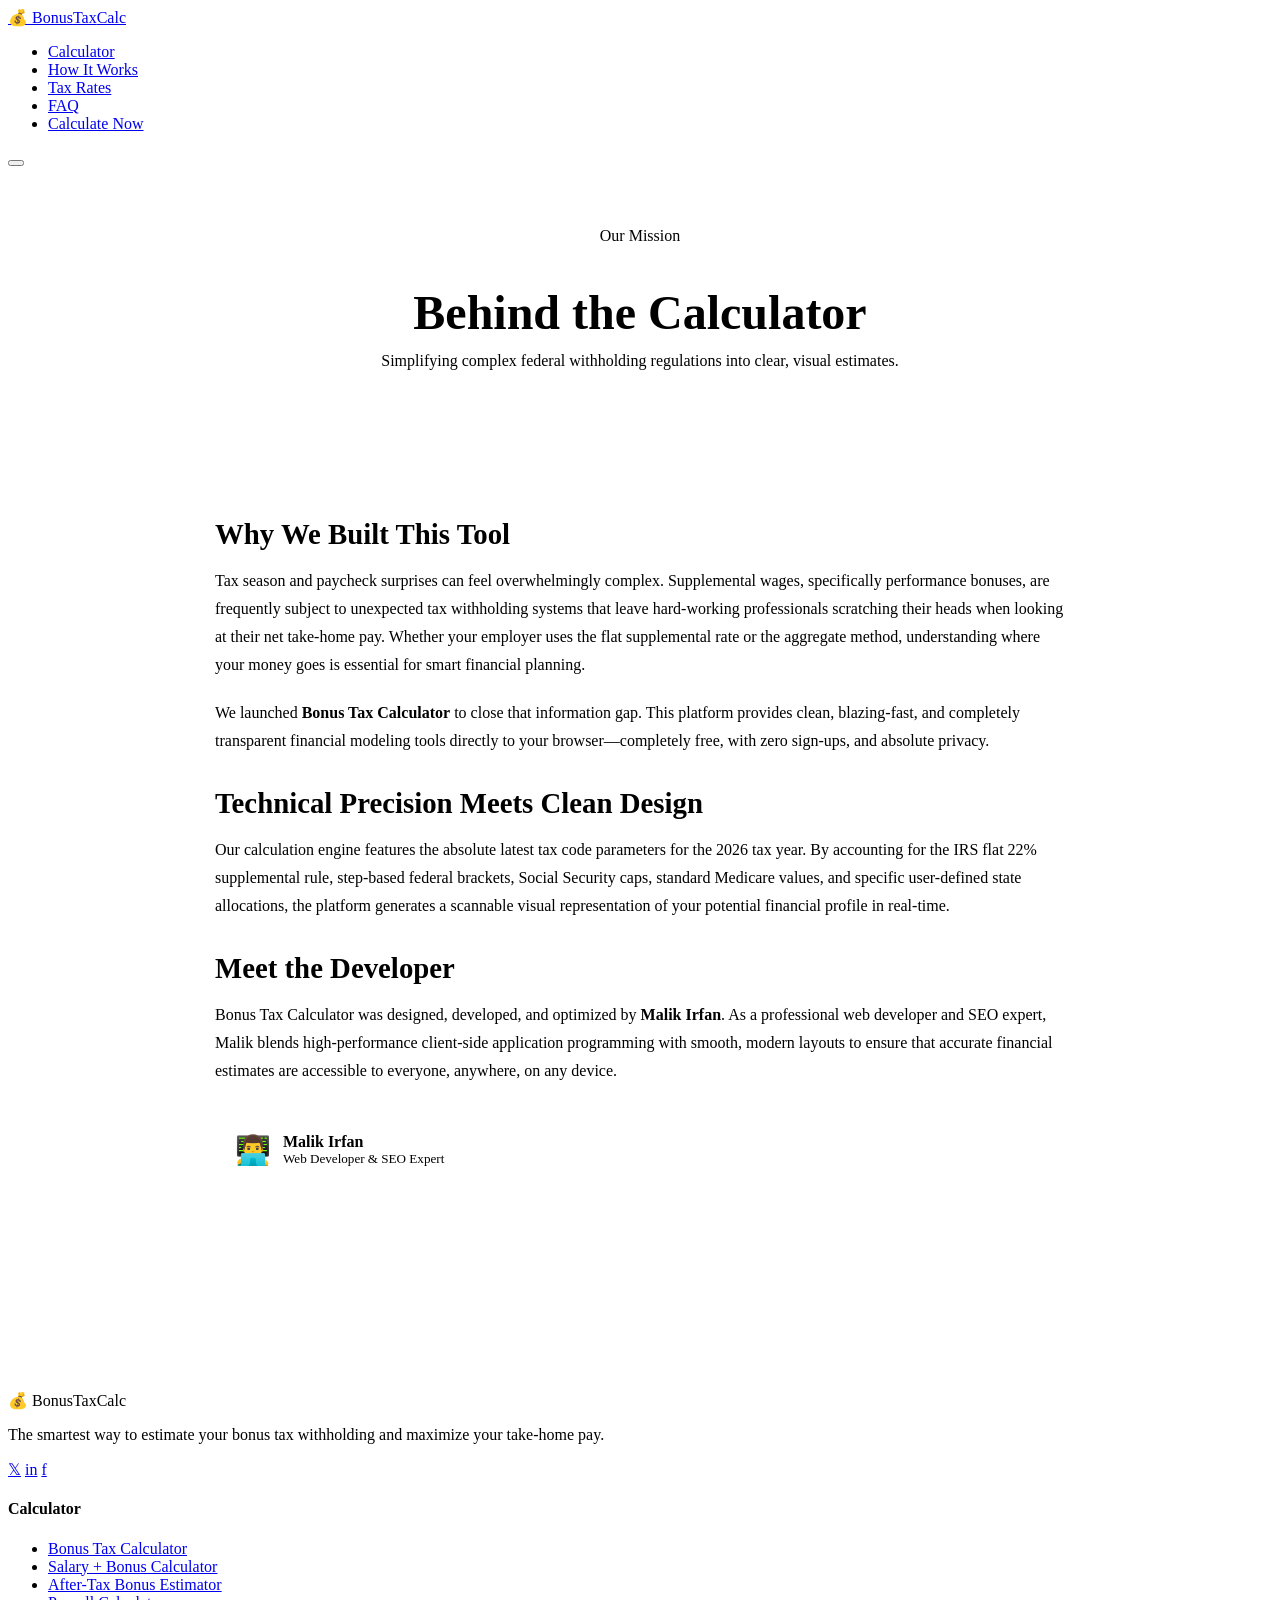
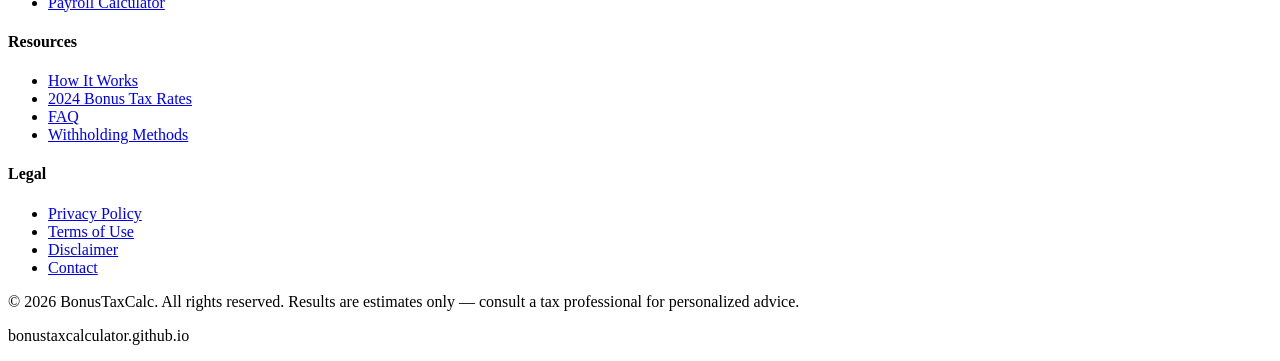
==== about.html @ 82fc1775 "Create about.html" ====
<!DOCTYPE html>
<html lang="en">
<head>
  <meta charset="UTF-8" />
  <meta name="viewport" content="width=device-width, initial-scale=1.0" />
  <title>About Us – Bonus Tax Calculator</title>
  <meta name="description" content="Learn more about Bonus Tax Calculator. Built by web developer and SEO expert Malik Irfan to provide fast, reliable, and transparent tax estimation tools." />
  <meta name="robots" content="index, follow" />
  <link rel="canonical" href="https://bonustaxcalculator.github.io/about.html" />
  <link rel="icon" type="image/png" sizes="32x32" href="/favicon.png">

  <!-- Schema Markup -->
  <script type="application/ld+json">
  {
    "@context": "https://schema.org",
    "@graph": [
      {
        "@type": "AboutPage",
        "@id": "https://bonustaxcalculator.github.io/about.html#webpage",
        "url": "https://bonustaxcalculator.github.io/about.html",
        "name": "About Us - Bonus Tax Calculator",
        "description": "Background information about the creator, mission, and technical transparency behind the Bonus Tax Calculator suite.",
        "inLanguage": "en-US"
      },
      {
        "@type": "Person",
        "name": "Malik Irfan",
        "jobTitle": "Web Developer & SEO Expert",
        "description": "Creator and maintainer of Bonus Tax Calculator."
      }
    ]
  }
  </script>

  <link rel="stylesheet" href="style (23).css" />
  <style>
    .about-content { padding: 60px 0 90px; background: var(--bg); }
    .about-card {
      max-width: 850px; margin: 0 auto; background: var(--bg-card);
      border: 1px solid var(--border); border-radius: var(--radius-xl);
      padding: 48px; box-shadow: var(--shadow-sm);
    }
    .about-card h2 { font-family: var(--font-display); font-size: 1.8rem; color: var(--text-primary); margin: 32px 0 16px; }
    .about-card h2:first-of-type { margin-top: 0; }
    .about-card p { color: var(--text-secondary); margin-bottom: 20px; font-size: 1rem; line-height: 1.75; }
    .author-badge {
      display: inline-flex; align-items: center; gap: 12px;
      background: var(--bg-soft); border: 1.5px solid var(--primary-light);
      padding: 12px 20px; border-radius: var(--radius); margin-top: 16px;
    }
    .author-icon { font-size: 1.8rem; }
    .author-name { font-weight: 700; color: var(--text-primary); }
    .author-title { font-size: 0.82rem; color: var(--primary-dark); font-family: var(--font-mono); }
    @media (max-width: 600px) { .about-card { padding: 24px; } .about-card h2 { font-size: 1.5rem; } }
  </style>
</head>
<body>

  <!-- ===== HEADER ===== -->
  <div id="header-placeholder"></div>

  <main>
    <!-- ===== HERO ===== -->
    <section class="hero" style="padding: 60px 0 40px; text-align: center;">
      <div class="container">
        <span class="tag tag-blue">Our Mission</span>
        <h1 style="font-family: var(--font-display); font-size: clamp(2rem, 5vw, 3rem); margin-bottom: 12px;">Behind the Calculator</h1>
        <p class="section-subtitle" style="max-width: 600px; margin: 0 auto;">Simplifying complex federal withholding regulations into clear, visual estimates.</p>
      </div>
    </section>

    <!-- ===== MAIN CONTENT ===== -->
    <section class="about-content">
      <div class="container">
        <div class="about-card">
          <h2>Why We Built This Tool</h2>
          <p>Tax season and paycheck surprises can feel overwhelmingly complex. Supplemental wages, specifically performance bonuses, are frequently subject to unexpected tax withholding systems that leave hard-working professionals scratching their heads when looking at their net take-home pay. Whether your employer uses the flat supplemental rate or the aggregate method, understanding where your money goes is essential for smart financial planning.</p>
          <p>We launched <strong>Bonus Tax Calculator</strong> to close that information gap. This platform provides clean, blazing-fast, and completely transparent financial modeling tools directly to your browser—completely free, with zero sign-ups, and absolute privacy.</p>

          <h2>Technical Precision Meets Clean Design</h2>
          <p>Our calculation engine features the absolute latest tax code parameters for the 2026 tax year. By accounting for the IRS flat 22% supplemental rule, step-based federal brackets, Social Security caps, standard Medicare values, and specific user-defined state allocations, the platform generates a scannable visual representation of your potential financial profile in real-time.</p>

          <h2>Meet the Developer</h2>
          <p>Bonus Tax Calculator was designed, developed, and optimized by <strong>Malik Irfan</strong>. As a professional web developer and SEO expert, Malik blends high-performance client-side application programming with smooth, modern layouts to ensure that accurate financial estimates are accessible to everyone, anywhere, on any device.</p>

          <div class="author-badge">
            <span class="author-icon">👨‍💻</span>
            <div>
              <div class="author-name">Malik Irfan</div>
              <div class="author-title">Web Developer & SEO Expert</div>
            </div>
          </div>
        </div>
      </div>
    </section>
  </main>

  <!-- ===== FOOTER ===== -->
  <div id="footer-placeholder"></div>

  <!-- Scripts -->
  <script src="js/header.js" defer></script>
  <script src="js/footer.js" defer></script>

</body>
</html>
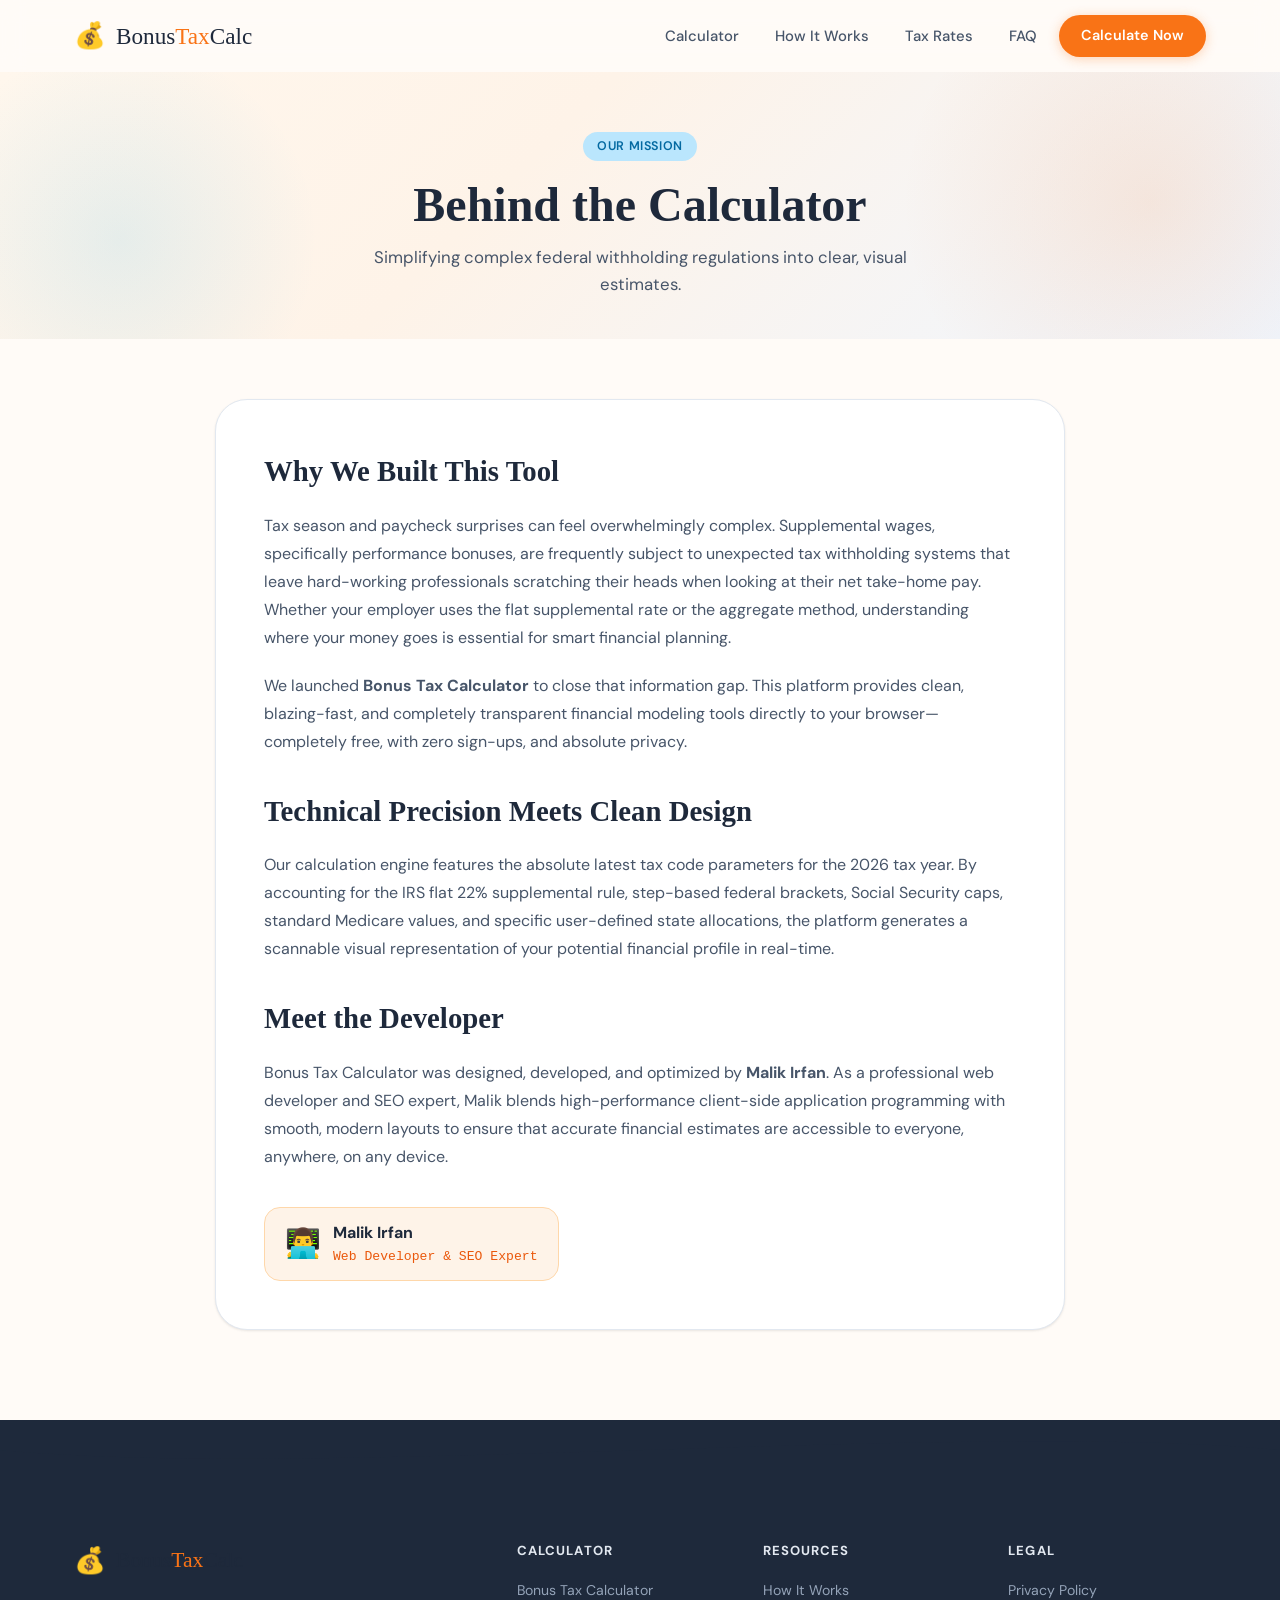
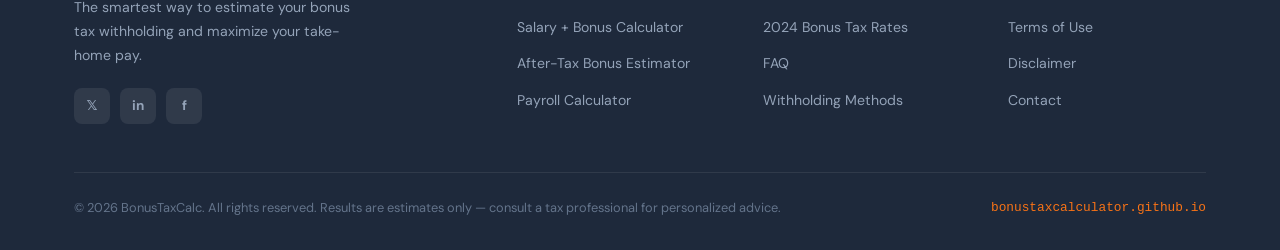
==== commit 205d8e2f: "Update about.html" ====
--- a/about.html
+++ b/about.html
@@ -6,7 +6,7 @@
   <title>About Us – Bonus Tax Calculator</title>
   <meta name="description" content="Learn more about Bonus Tax Calculator. Built by web developer and SEO expert Malik Irfan to provide fast, reliable, and transparent tax estimation tools." />
   <meta name="robots" content="index, follow" />
-  <link rel="canonical" href="https://bonustaxcalculator.github.io/about.html" />
+  <link rel="canonical" href="https://bonustaxcalculator.github.io/about" />
   <link rel="icon" type="image/png" sizes="32x32" href="/favicon.png">
 
   <!-- Schema Markup -->
@@ -32,7 +32,7 @@
   }
   </script>
 
-  <link rel="stylesheet" href="style (23).css" />
+  <link rel="stylesheet" href="style.css" />
   <style>
     .about-content { padding: 60px 0 90px; background: var(--bg); }
     .about-card {
--- a/style.css
+++ b/style.css
@@ -0,0 +1,594 @@
+/* ========== CSS Variables & Reset ========== */
+@import url('https://fonts.googleapis.com/css2?family=DM+Serif+Display:ital@0;1&family=DM+Sans:ital,opsz,wght@0,9..40,300;0,9..40,400;0,9..40,500;0,9..40,600;0,9..40,700;1,9..40,400&family=JetBrains+Mono:wght@400;600&display=swap');
+
+:root {
+  --primary: #f97316;
+  --primary-dark: #ea580c;
+  --primary-light: #fed7aa;
+  --secondary: #0ea5e9;
+  --secondary-light: #bae6fd;
+  --accent: #8b5cf6;
+  --accent-light: #ddd6fe;
+  --success: #22c55e;
+  --danger: #ef4444;
+  --warning: #f59e0b;
+
+  --bg: #fffbf7;
+  --bg-card: #ffffff;
+  --bg-soft: #fef3e8;
+  --bg-section: #fff7ed;
+  --footer-bg: #1e293b;
+
+  --text-primary: #1e293b;
+  --text-secondary: #475569;
+  --text-muted: #94a3b8;
+  --text-white: #f8fafc;
+
+  --border: #e2e8f0;
+  --border-focus: #f97316;
+  --shadow-sm: 0 1px 3px rgba(0,0,0,0.06), 0 1px 2px rgba(0,0,0,0.04);
+  --shadow: 0 4px 16px rgba(0,0,0,0.08);
+  --shadow-lg: 0 12px 40px rgba(0,0,0,0.12);
+  --shadow-colored: 0 8px 32px rgba(249,115,22,0.18);
+
+  --radius-sm: 8px;
+  --radius: 16px;
+  --radius-lg: 24px;
+  --radius-xl: 32px;
+
+  --font-display: 'DM Serif Display', Georgia, serif;
+  --font-body: 'DM Sans', system-ui, sans-serif;
+  --font-mono: 'JetBrains Mono', monospace;
+
+  --header-h: 72px;
+  --transition: 0.25s cubic-bezier(0.4,0,0.2,1);
+}
+
+*, *::before, *::after { box-sizing: border-box; margin: 0; padding: 0; }
+html { scroll-behavior: smooth; font-size: 16px; }
+body {
+  font-family: var(--font-body);
+  background: var(--bg);
+  color: var(--text-primary);
+  line-height: 1.65;
+  overflow-x: hidden;
+}
+
+/* ========== Utility ========== */
+.container { width: 100%; max-width: 1180px; margin: 0 auto; padding: 0 24px; }
+.text-center { text-align: center; }
+.tag {
+  display: inline-flex; align-items: center; gap: 6px;
+  background: var(--primary-light); color: var(--primary-dark);
+  font-size: 0.78rem; font-weight: 600; letter-spacing: 0.05em; text-transform: uppercase;
+  padding: 4px 14px; border-radius: 999px; margin-bottom: 16px;
+}
+.tag-blue { background: var(--secondary-light); color: #0369a1; }
+.tag-purple { background: var(--accent-light); color: #6d28d9; }
+
+/* Scroll animations */
+.animate-on-scroll { opacity: 0; transform: translateY(28px); transition: opacity 0.55s ease, transform 0.55s ease; }
+.animate-on-scroll.in-view { opacity: 1; transform: none; }
+.delay-1 { transition-delay: 0.1s; }
+.delay-2 { transition-delay: 0.2s; }
+.delay-3 { transition-delay: 0.3s; }
+.delay-4 { transition-delay: 0.4s; }
+
+/* ========== Header ========== */
+.site-header {
+  position: sticky; top: 0; z-index: 1000;
+  background: rgba(255,251,247,0.88); backdrop-filter: blur(12px);
+  border-bottom: 1px solid transparent;
+  transition: border-color var(--transition), box-shadow var(--transition);
+  height: var(--header-h);
+}
+.site-header.scrolled {
+  border-color: var(--border);
+  box-shadow: var(--shadow);
+}
+.header-inner {
+  height: var(--header-h); display: flex; align-items: center;
+  justify-content: space-between; max-width: 1180px; margin: 0 auto; padding: 0 24px;
+}
+.logo {
+  display: flex; align-items: center; gap: 10px;
+  text-decoration: none; font-family: var(--font-display); font-size: 1.45rem;
+}
+.logo-icon { font-size: 1.6rem; animation: bob 3s ease-in-out infinite; }
+@keyframes bob { 0%,100%{transform:translateY(0)} 50%{transform:translateY(-4px)} }
+.logo-text { color: var(--text-primary); }
+.logo-accent { color: var(--primary); }
+.nav-list { list-style: none; display: flex; align-items: center; gap: 8px; }
+.nav-link {
+  display: block; padding: 7px 14px; border-radius: 8px;
+  color: var(--text-secondary); text-decoration: none;
+  font-weight: 500; font-size: 0.93rem; transition: background var(--transition), color var(--transition);
+}
+.nav-link:hover, .nav-link.active { background: var(--bg-soft); color: var(--primary); }
+.nav-cta {
+  display: block; padding: 9px 22px; border-radius: 999px;
+  background: var(--primary); color: white !important; text-decoration: none;
+  font-weight: 600; font-size: 0.9rem; transition: background var(--transition), transform var(--transition), box-shadow var(--transition);
+  box-shadow: 0 2px 12px rgba(249,115,22,0.3);
+}
+.nav-cta:hover { background: var(--primary-dark); transform: translateY(-1px); box-shadow: 0 4px 20px rgba(249,115,22,0.4); }
+
+.hamburger { display: none; flex-direction: column; gap: 5px; background: none; border: none; cursor: pointer; padding: 8px; }
+.hamburger span { display: block; width: 24px; height: 2px; background: var(--text-primary); border-radius: 2px; transition: var(--transition); }
+.hamburger.active span:nth-child(1) { transform: rotate(45deg) translate(5px, 5px); }
+.hamburger.active span:nth-child(2) { opacity: 0; }
+.hamburger.active span:nth-child(3) { transform: rotate(-45deg) translate(5px,-5px); }
+
+@media (max-width: 768px) {
+  .hamburger { display: flex; }
+  .main-nav {
+    display: none; position: absolute; top: var(--header-h); left: 0; right: 0;
+    background: var(--bg-card); border-bottom: 1px solid var(--border); box-shadow: var(--shadow);
+    padding: 16px;
+  }
+  .main-nav.open { display: block; }
+  .nav-list { flex-direction: column; align-items: stretch; gap: 4px; }
+  .nav-cta { text-align: center; }
+}
+
+/* ========== Hero Section ========== */
+.hero {
+  padding: 90px 0 70px;
+  background: linear-gradient(135deg, #fff7ed 0%, #fef3e8 40%, #eff6ff 100%);
+  position: relative; overflow: hidden;
+}
+.hero::before {
+  content: ''; position: absolute; top: -120px; right: -120px;
+  width: 500px; height: 500px; border-radius: 50%;
+  background: radial-gradient(circle, rgba(249,115,22,0.12) 0%, transparent 70%);
+  animation: pulse-glow 5s ease-in-out infinite;
+}
+.hero::after {
+  content: ''; position: absolute; bottom: -100px; left: -80px;
+  width: 400px; height: 400px; border-radius: 50%;
+  background: radial-gradient(circle, rgba(14,165,233,0.1) 0%, transparent 70%);
+  animation: pulse-glow 6s ease-in-out infinite reverse;
+}
+@keyframes pulse-glow { 0%,100%{transform:scale(1);opacity:0.6} 50%{transform:scale(1.1);opacity:1} }
+
+.hero-inner { display: grid; grid-template-columns: 1fr 1fr; gap: 60px; align-items: center; position: relative; z-index: 1; }
+.hero-eyebrow { display: flex; align-items: center; gap: 10px; margin-bottom: 20px; }
+.hero-badge {
+  display: inline-flex; align-items: center; gap: 8px;
+  background: white; border: 1px solid var(--primary-light);
+  color: var(--primary-dark); padding: 6px 16px; border-radius: 999px;
+  font-size: 0.82rem; font-weight: 600; box-shadow: var(--shadow-sm);
+}
+.badge-dot { width: 8px; height: 8px; border-radius: 50%; background: var(--success); animation: blink 2s infinite; }
+@keyframes blink { 0%,100%{opacity:1} 50%{opacity:0.3} }
+
+.hero h1 {
+  font-family: var(--font-display); font-size: clamp(2.4rem, 5vw, 3.5rem);
+  line-height: 1.15; color: var(--text-primary); margin-bottom: 20px;
+}
+.hero h1 em { font-style: italic; color: var(--primary); }
+.hero-desc { font-size: 1.1rem; color: var(--text-secondary); margin-bottom: 32px; max-width: 480px; }
+.hero-ctas { display: flex; gap: 14px; flex-wrap: wrap; }
+.btn-primary {
+  display: inline-flex; align-items: center; gap: 8px;
+  background: var(--primary); color: white; text-decoration: none;
+  padding: 14px 28px; border-radius: 999px; font-weight: 600; font-size: 1rem;
+  box-shadow: var(--shadow-colored); transition: all var(--transition); border: none; cursor: pointer;
+}
+.btn-primary:hover { background: var(--primary-dark); transform: translateY(-2px); box-shadow: 0 12px 32px rgba(249,115,22,0.35); }
+.btn-secondary {
+  display: inline-flex; align-items: center; gap: 8px;
+  background: white; color: var(--text-primary); text-decoration: none;
+  padding: 14px 28px; border-radius: 999px; font-weight: 600; font-size: 1rem;
+  border: 1.5px solid var(--border); box-shadow: var(--shadow-sm); transition: all var(--transition);
+}
+.btn-secondary:hover { border-color: var(--primary); color: var(--primary); transform: translateY(-2px); }
+
+.hero-card {
+  background: white; border-radius: var(--radius-xl); padding: 36px;
+  box-shadow: var(--shadow-lg); border: 1px solid var(--border);
+  position: relative; animation: float 5s ease-in-out infinite;
+}
+@keyframes float { 0%,100%{transform:translateY(0)} 50%{transform:translateY(-10px)} }
+.hero-card-label { font-size: 0.8rem; font-weight: 600; color: var(--text-muted); text-transform: uppercase; letter-spacing: 0.06em; margin-bottom: 8px; }
+.hero-card-amount { font-family: var(--font-mono); font-size: 2.4rem; font-weight: 600; color: var(--success); margin-bottom: 24px; }
+.hero-breakdown { display: flex; flex-direction: column; gap: 12px; }
+.breakdown-row { display: flex; justify-content: space-between; align-items: center; font-size: 0.9rem; }
+.breakdown-label { color: var(--text-secondary); }
+.breakdown-val { font-family: var(--font-mono); font-weight: 600; color: var(--text-primary); }
+.breakdown-val.neg { color: var(--danger); }
+.breakdown-divider { border: none; border-top: 1px dashed var(--border); margin: 4px 0; }
+.hero-chips { display: flex; gap: 10px; flex-wrap: wrap; margin-top: 24px; }
+.hero-chip {
+  display: inline-flex; align-items: center; gap: 5px; font-size: 0.78rem;
+  background: var(--bg-soft); border: 1px solid var(--primary-light);
+  color: var(--primary-dark); padding: 4px 12px; border-radius: 999px; font-weight: 500;
+}
+
+@media (max-width: 900px) {
+  .hero-inner { grid-template-columns: 1fr; gap: 40px; }
+  .hero-card { max-width: 420px; margin: 0 auto; }
+}
+@media (max-width: 600px) {
+  .hero { padding: 60px 0 50px; }
+  .hero-ctas { flex-direction: column; }
+  .btn-primary, .btn-secondary { justify-content: center; }
+}
+
+/* ========== Stats Section ========== */
+.stats-section { padding: 48px 0; background: white; border-top: 1px solid var(--border); border-bottom: 1px solid var(--border); }
+.stats-grid { display: grid; grid-template-columns: repeat(4, 1fr); gap: 0; }
+.stat-item {
+  text-align: center; padding: 24px 16px;
+  border-right: 1px solid var(--border);
+}
+.stat-item:last-child { border-right: none; }
+.stat-number { font-family: var(--font-display); font-size: 2.4rem; color: var(--primary); line-height: 1; margin-bottom: 6px; }
+.stat-label { font-size: 0.85rem; color: var(--text-secondary); font-weight: 500; }
+
+@media (max-width: 640px) {
+  .stats-grid { grid-template-columns: repeat(2, 1fr); }
+  .stat-item:nth-child(2) { border-right: none; }
+  .stat-item:nth-child(3) { border-top: 1px solid var(--border); }
+}
+
+/* ========== Calculator Section ========== */
+.calculator-section {
+  padding: 90px 0;
+  background: linear-gradient(180deg, var(--bg-section) 0%, var(--bg) 100%);
+}
+.section-header { text-align: center; margin-bottom: 56px; }
+.section-title {
+  font-family: var(--font-display); font-size: clamp(2rem, 4vw, 2.8rem);
+  color: var(--text-primary); line-height: 1.2; margin-bottom: 12px;
+}
+.section-subtitle { font-size: 1.05rem; color: var(--text-secondary); max-width: 560px; margin: 0 auto; }
+
+.calc-wrapper { display: grid; grid-template-columns: 1.1fr 1fr; gap: 36px; align-items: start; }
+.calc-card {
+  background: white; border-radius: var(--radius-xl); padding: 40px;
+  box-shadow: var(--shadow-lg); border: 1px solid var(--border);
+}
+.calc-title { font-family: var(--font-display); font-size: 1.5rem; margin-bottom: 8px; }
+.calc-subtitle { color: var(--text-secondary); font-size: 0.9rem; margin-bottom: 32px; }
+
+/* Form fields */
+.form-row { display: grid; grid-template-columns: 1fr 1fr; gap: 16px; }
+.form-group { margin-bottom: 22px; }
+.form-label { display: block; font-size: 0.88rem; font-weight: 600; color: var(--text-primary); margin-bottom: 7px; }
+.form-label span { font-weight: 400; color: var(--text-muted); }
+.form-input, .form-select {
+  width: 100%; padding: 12px 16px; border-radius: var(--radius-sm);
+  border: 1.5px solid var(--border); background: var(--bg);
+  color: var(--text-primary); font-family: var(--font-body); font-size: 0.95rem;
+  transition: border-color var(--transition), box-shadow var(--transition);
+  appearance: none; outline: none;
+}
+.form-input:focus, .form-select:focus {
+  border-color: var(--primary); box-shadow: 0 0 0 3px rgba(249,115,22,0.12);
+}
+.input-wrap { position: relative; }
+.input-prefix {
+  position: absolute; left: 14px; top: 50%; transform: translateY(-50%);
+  color: var(--text-muted); font-weight: 600; font-size: 1rem; pointer-events: none;
+}
+.input-wrap .form-input { padding-left: 32px; }
+.input-suffix {
+  position: absolute; right: 14px; top: 50%; transform: translateY(-50%);
+  color: var(--text-muted); font-size: 0.85rem; pointer-events: none;
+}
+.input-wrap .form-input.has-suffix { padding-right: 44px; }
+
+.form-select-wrap { position: relative; }
+.form-select-wrap::after {
+  content: '▾'; position: absolute; right: 14px; top: 50%; transform: translateY(-50%);
+  pointer-events: none; color: var(--text-muted);
+}
+
+/* Radio group */
+.radio-group { display: flex; gap: 10px; }
+.radio-option {
+  flex: 1; display: flex; align-items: center; gap: 8px;
+  padding: 12px 14px; border: 1.5px solid var(--border); border-radius: var(--radius-sm);
+  cursor: pointer; transition: all var(--transition);
+}
+.radio-option input { display: none; }
+.radio-option .radio-dot {
+  width: 16px; height: 16px; border-radius: 50%; border: 2px solid var(--border);
+  flex-shrink: 0; transition: var(--transition); position: relative;
+}
+.radio-option input:checked ~ .radio-info .radio-dot,
+.radio-option:has(input:checked) .radio-dot {
+  border-color: var(--primary); background: var(--primary);
+}
+.radio-option:has(input:checked) { border-color: var(--primary); background: var(--bg-soft); }
+.radio-label { font-size: 0.88rem; font-weight: 600; }
+.radio-desc { font-size: 0.75rem; color: var(--text-muted); }
+.radio-info { flex: 1; }
+
+.method-note {
+  margin-top: 8px; padding: 10px 14px; border-radius: var(--radius-sm);
+  font-size: 0.82rem; color: var(--text-secondary);
+  display: none;
+}
+.method-note.flat-note { background: rgba(249,115,22,0.08); border-left: 3px solid var(--primary); display: block; }
+.method-note.agg-note { background: rgba(139,92,246,0.08); border-left: 3px solid var(--accent); }
+
+.calc-submit {
+  width: 100%; padding: 16px; border-radius: 999px;
+  background: var(--primary); color: white; font-family: var(--font-body);
+  font-size: 1.05rem; font-weight: 700; border: none; cursor: pointer;
+  box-shadow: var(--shadow-colored); transition: all var(--transition);
+  letter-spacing: 0.02em; margin-top: 8px;
+}
+.calc-submit:hover { background: var(--primary-dark); transform: translateY(-2px); box-shadow: 0 10px 30px rgba(249,115,22,0.4); }
+.calc-submit.success { background: var(--success); box-shadow: 0 8px 24px rgba(34,197,94,0.3); }
+
+.calc-error {
+  background: #fef2f2; border: 1px solid #fecaca; color: var(--danger);
+  padding: 10px 14px; border-radius: var(--radius-sm); margin-bottom: 16px;
+  font-size: 0.88rem; display: none;
+}
+
+/* Results panel */
+.results-panel {
+  opacity: 0; transform: translateY(16px);
+  transition: opacity 0.5s ease, transform 0.5s ease;
+  pointer-events: none;
+}
+.results-panel.visible { opacity: 1; transform: none; pointer-events: auto; }
+
+.results-header { display: flex; align-items: center; justify-content: space-between; margin-bottom: 24px; }
+.results-title { font-family: var(--font-display); font-size: 1.4rem; }
+.results-badge {
+  background: var(--bg-soft); border: 1px solid var(--primary-light);
+  color: var(--primary-dark); font-size: 0.78rem; font-weight: 600;
+  padding: 4px 12px; border-radius: 999px;
+}
+
+.net-amount-box {
+  background: linear-gradient(135deg, #f0fdf4, #dcfce7);
+  border: 1px solid #bbf7d0; border-radius: var(--radius);
+  padding: 22px; text-align: center; margin-bottom: 24px;
+}
+.net-amount-label { font-size: 0.82rem; font-weight: 600; color: #15803d; text-transform: uppercase; letter-spacing: 0.06em; margin-bottom: 4px; }
+.net-amount-value { font-family: var(--font-mono); font-size: 2.2rem; font-weight: 700; color: var(--success); }
+.net-amount-pct { font-size: 0.85rem; color: #16a34a; margin-top: 4px; }
+
+.result-rows { display: flex; flex-direction: column; gap: 10px; margin-bottom: 24px; }
+.result-row { display: flex; align-items: center; gap: 10px; }
+.result-row-left { flex: 1; }
+.result-row-label { font-size: 0.85rem; color: var(--text-secondary); margin-bottom: 3px; }
+.result-row-bar-wrap { height: 6px; background: #f1f5f9; border-radius: 3px; overflow: hidden; }
+.result-row-bar { height: 100%; border-radius: 3px; transition: width 0.7s cubic-bezier(0.4,0,0.2,1); width: 0; }
+.bar-federal { background: var(--primary); }
+.bar-state { background: var(--accent); }
+.bar-fica { background: var(--secondary); }
+.bar-net { background: var(--success); }
+.result-row-val { font-family: var(--font-mono); font-size: 0.9rem; font-weight: 700; color: var(--text-primary); min-width: 80px; text-align: right; }
+
+.result-summary {
+  background: var(--bg-soft); border-radius: var(--radius);
+  padding: 16px 20px; display: flex; gap: 16px;
+}
+.summary-item { flex: 1; text-align: center; }
+.summary-item-label { font-size: 0.75rem; color: var(--text-muted); font-weight: 500; margin-bottom: 4px; }
+.summary-item-val { font-family: var(--font-mono); font-size: 1rem; font-weight: 700; color: var(--text-primary); }
+
+.donut-section { text-align: center; margin: 24px 0 0; }
+.donut-title { font-size: 0.85rem; font-weight: 600; color: var(--text-secondary); margin-bottom: 12px; }
+#donut-chart { width: 160px; height: 160px; }
+.donut-legend { display: flex; flex-wrap: wrap; gap: 8px; justify-content: center; margin-top: 12px; }
+.legend-item { display: flex; align-items: center; gap: 5px; font-size: 0.75rem; color: var(--text-secondary); }
+.legend-dot { width: 10px; height: 10px; border-radius: 50%; flex-shrink: 0; }
+
+@media (max-width: 980px) {
+  .calc-wrapper { grid-template-columns: 1fr; }
+  .form-row { grid-template-columns: 1fr; }
+}
+
+/* ========== How It Works ========== */
+.how-section { padding: 90px 0; background: white; }
+.steps-grid { display: grid; grid-template-columns: repeat(3, 1fr); gap: 32px; margin-top: 12px; }
+.step-card {
+  background: var(--bg); border: 1px solid var(--border); border-radius: var(--radius-lg);
+  padding: 32px 28px; text-align: center; transition: all var(--transition);
+  position: relative; overflow: hidden;
+}
+.step-card::before {
+  content: ''; position: absolute; top: 0; left: 0; right: 0; height: 4px;
+  background: linear-gradient(90deg, var(--primary), var(--secondary));
+  transform: scaleX(0); transition: transform var(--transition); transform-origin: left;
+}
+.step-card:hover { box-shadow: var(--shadow-lg); transform: translateY(-4px); }
+.step-card:hover::before { transform: scaleX(1); }
+.step-number {
+  width: 56px; height: 56px; border-radius: 50%; display: flex; align-items: center; justify-content: center;
+  margin: 0 auto 20px; font-family: var(--font-display); font-size: 1.5rem; font-weight: 700;
+  background: var(--bg-soft); color: var(--primary); border: 2px solid var(--primary-light);
+}
+.step-title { font-family: var(--font-display); font-size: 1.25rem; margin-bottom: 10px; }
+.step-desc { font-size: 0.9rem; color: var(--text-secondary); line-height: 1.7; }
+
+@media (max-width: 768px) { .steps-grid { grid-template-columns: 1fr; } }
+
+/* ========== Tax Rates Section ========== */
+.rates-section { padding: 90px 0; background: var(--bg-section); }
+.tab-group { }
+.tabs-header {
+  display: flex; gap: 8px; flex-wrap: wrap;
+  background: white; border: 1px solid var(--border); border-radius: 12px;
+  padding: 6px; margin-bottom: 28px; width: fit-content;
+}
+.tab-btn {
+  padding: 10px 22px; border-radius: 8px; border: none; background: none;
+  font-family: var(--font-body); font-size: 0.9rem; font-weight: 600;
+  color: var(--text-secondary); cursor: pointer; transition: all var(--transition);
+}
+.tab-btn.active { background: var(--primary); color: white; box-shadow: 0 2px 12px rgba(249,115,22,0.25); }
+.tab-pane { display: none; }
+.tab-pane.active { display: block; }
+
+.rates-table-wrap { overflow-x: auto; border-radius: var(--radius-lg); box-shadow: var(--shadow); }
+.rates-table {
+  width: 100%; border-collapse: collapse; background: white;
+  font-size: 0.9rem;
+}
+.rates-table th {
+  background: var(--text-primary); color: white;
+  padding: 14px 20px; text-align: left; font-weight: 600; font-size: 0.82rem;
+  text-transform: uppercase; letter-spacing: 0.06em;
+}
+.rates-table th:first-child { border-radius: 12px 0 0 0; }
+.rates-table th:last-child { border-radius: 0 12px 0 0; }
+.rates-table td { padding: 14px 20px; border-bottom: 1px solid var(--border); }
+.rates-table tr:last-child td { border-bottom: none; }
+.rates-table tr:hover td { background: var(--bg-soft); }
+.rate-badge {
+  display: inline-block; padding: 3px 10px; border-radius: 999px;
+  font-weight: 700; font-size: 0.85rem; font-family: var(--font-mono);
+}
+.rate-10 { background: #dcfce7; color: #15803d; }
+.rate-12 { background: #dbeafe; color: #1d4ed8; }
+.rate-22 { background: #fef9c3; color: #92400e; }
+.rate-24 { background: #ffedd5; color: #c2410c; }
+.rate-32 { background: #fce7f3; color: #9d174d; }
+.rate-35 { background: #ede9fe; color: #5b21b6; }
+.rate-37 { background: #fee2e2; color: #b91c1c; }
+.highlight-row td { background: rgba(249,115,22,0.05); font-weight: 600; }
+
+/* ========== Methods Section ========== */
+.methods-section { padding: 90px 0; background: white; }
+.methods-grid { display: grid; grid-template-columns: 1fr 1fr; gap: 32px; }
+.method-card {
+  background: var(--bg); border: 2px solid var(--border); border-radius: var(--radius-lg);
+  padding: 36px; transition: all var(--transition);
+}
+.method-card:hover { border-color: var(--primary); box-shadow: var(--shadow-colored); transform: translateY(-3px); }
+.method-card-icon { font-size: 2.4rem; margin-bottom: 16px; }
+.method-card-title { font-family: var(--font-display); font-size: 1.45rem; margin-bottom: 10px; }
+.method-card-desc { color: var(--text-secondary); font-size: 0.93rem; line-height: 1.7; margin-bottom: 20px; }
+.method-pros-cons { display: grid; grid-template-columns: 1fr 1fr; gap: 16px; }
+.pros, .cons { }
+.pros-title, .cons-title { font-size: 0.8rem; font-weight: 700; text-transform: uppercase; letter-spacing: 0.06em; margin-bottom: 8px; }
+.pros-title { color: var(--success); }
+.cons-title { color: var(--danger); }
+.pros li, .cons li { font-size: 0.85rem; color: var(--text-secondary); margin-bottom: 5px; list-style: none; padding-left: 18px; position: relative; }
+.pros li::before { content: '✓'; position: absolute; left: 0; color: var(--success); font-weight: 700; }
+.cons li::before { content: '✗'; position: absolute; left: 0; color: var(--danger); font-weight: 700; }
+@media (max-width: 768px) { .methods-grid { grid-template-columns: 1fr; } }
+
+/* ========== Keywords/Content Sections ========== */
+.content-section { padding: 90px 0; background: var(--bg-section); }
+.content-grid { display: grid; grid-template-columns: repeat(3, 1fr); gap: 24px; }
+.content-card {
+  background: white; border-radius: var(--radius); padding: 28px;
+  box-shadow: var(--shadow-sm); border: 1px solid var(--border); transition: all var(--transition);
+}
+.content-card:hover { box-shadow: var(--shadow); transform: translateY(-3px); }
+.content-card-icon { font-size: 1.8rem; margin-bottom: 14px; }
+.content-card-title { font-family: var(--font-display); font-size: 1.15rem; margin-bottom: 8px; color: var(--text-primary); }
+.content-card-desc { font-size: 0.88rem; color: var(--text-secondary); line-height: 1.7; }
+@media (max-width: 768px) { .content-grid { grid-template-columns: 1fr; } }
+
+/* ========== Tips Section ========== */
+.tips-section { padding: 90px 0; background: white; }
+.tips-grid { display: grid; grid-template-columns: repeat(2, 1fr); gap: 28px; }
+.tip-item {
+  display: flex; gap: 18px; align-items: flex-start;
+  background: var(--bg); border-radius: var(--radius); padding: 24px;
+  border: 1px solid var(--border); transition: all var(--transition);
+}
+.tip-item:hover { border-color: var(--primary-light); box-shadow: var(--shadow); }
+.tip-icon { font-size: 1.8rem; flex-shrink: 0; }
+.tip-title { font-weight: 700; margin-bottom: 6px; font-size: 0.95rem; }
+.tip-desc { font-size: 0.88rem; color: var(--text-secondary); line-height: 1.65; }
+@media (max-width: 640px) { .tips-grid { grid-template-columns: 1fr; } }
+
+/* ========== FAQ ========== */
+.faq-section { padding: 90px 0; background: var(--bg-section); }
+.faq-list { max-width: 780px; margin: 0 auto; display: flex; flex-direction: column; gap: 12px; }
+.faq-item {
+  background: white; border-radius: var(--radius); border: 1px solid var(--border);
+  overflow: hidden; transition: box-shadow var(--transition);
+}
+.faq-item.open { box-shadow: var(--shadow); border-color: var(--primary-light); }
+.faq-question {
+  display: flex; justify-content: space-between; align-items: center;
+  padding: 20px 24px; cursor: pointer; font-weight: 600; font-size: 0.95rem;
+  color: var(--text-primary); gap: 16px;
+}
+.faq-icon {
+  width: 28px; height: 28px; border-radius: 50%; background: var(--bg-soft);
+  display: flex; align-items: center; justify-content: center;
+  font-size: 1.1rem; flex-shrink: 0; transition: transform var(--transition), background var(--transition);
+  color: var(--primary);
+}
+.faq-item.open .faq-icon { transform: rotate(45deg); background: var(--primary); color: white; }
+.faq-answer { max-height: 0; overflow: hidden; transition: max-height 0.38s ease; }
+.faq-answer-inner { padding: 0 24px 20px; font-size: 0.9rem; color: var(--text-secondary); line-height: 1.75; }
+
+/* ========== CTA Section ========== */
+.cta-section {
+  padding: 90px 0;
+  background: linear-gradient(135deg, #1e293b 0%, #0f172a 100%);
+  position: relative; overflow: hidden; text-align: center;
+}
+.cta-section::before {
+  content: ''; position: absolute; top: -100px; right: -100px;
+  width: 400px; height: 400px; border-radius: 50%;
+  background: radial-gradient(circle, rgba(249,115,22,0.2) 0%, transparent 65%);
+}
+.cta-section::after {
+  content: ''; position: absolute; bottom: -80px; left: -80px;
+  width: 350px; height: 350px; border-radius: 50%;
+  background: radial-gradient(circle, rgba(14,165,233,0.15) 0%, transparent 65%);
+}
+.cta-inner { position: relative; z-index: 1; }
+.cta-tag { background: rgba(249,115,22,0.2); color: var(--primary-light); border: 1px solid rgba(249,115,22,0.3); }
+.cta-title { font-family: var(--font-display); font-size: clamp(2rem, 4.5vw, 3rem); color: white; margin-bottom: 16px; }
+.cta-desc { font-size: 1.05rem; color: #94a3b8; max-width: 520px; margin: 0 auto 36px; }
+.cta-btn {
+  display: inline-flex; align-items: center; gap: 10px;
+  background: var(--primary); color: white; text-decoration: none;
+  padding: 16px 36px; border-radius: 999px; font-weight: 700; font-size: 1.05rem;
+  box-shadow: 0 8px 32px rgba(249,115,22,0.4); transition: all var(--transition);
+}
+.cta-btn:hover { background: var(--primary-dark); transform: translateY(-2px); box-shadow: 0 14px 40px rgba(249,115,22,0.5); }
+
+/* ========== Footer ========== */
+.site-footer { background: var(--footer-bg); color: white; }
+.footer-wave { line-height: 0; }
+.footer-wave svg { display: block; width: 100%; height: 60px; }
+.footer-body { padding: 60px 0 32px; max-width: 1180px; margin: 0 auto; padding-left: 24px; padding-right: 24px; }
+.footer-grid { display: grid; grid-template-columns: 2fr 1fr 1fr 1fr; gap: 48px; margin-bottom: 48px; }
+.footer-brand .footer-logo { display: flex; align-items: center; gap: 10px; font-family: var(--font-display); font-size: 1.35rem; margin-bottom: 14px; }
+.footer-tagline { font-size: 0.88rem; color: #94a3b8; line-height: 1.7; margin-bottom: 20px; max-width: 280px; }
+.footer-social { display: flex; gap: 10px; }
+.social-btn {
+  width: 36px; height: 36px; border-radius: 8px; background: rgba(255,255,255,0.08);
+  display: flex; align-items: center; justify-content: center; text-decoration: none;
+  color: #94a3b8; font-size: 0.85rem; font-weight: 700; transition: all var(--transition);
+}
+.social-btn:hover { background: var(--primary); color: white; transform: translateY(-2px); }
+.footer-links h4 { font-size: 0.82rem; font-weight: 700; text-transform: uppercase; letter-spacing: 0.08em; color: #e2e8f0; margin-bottom: 16px; }
+.footer-links ul { list-style: none; display: flex; flex-direction: column; gap: 10px; }
+.footer-links a { color: #94a3b8; text-decoration: none; font-size: 0.88rem; transition: color var(--transition); }
+.footer-links a:hover { color: var(--primary); }
+.footer-bottom { border-top: 1px solid rgba(255,255,255,0.08); padding-top: 24px; display: flex; justify-content: space-between; align-items: center; flex-wrap: wrap; gap: 12px; }
+.footer-bottom p { font-size: 0.8rem; color: #64748b; }
+.footer-url { font-family: var(--font-mono); color: var(--primary) !important; }
+
+@media (max-width: 900px) { .footer-grid { grid-template-columns: 1fr 1fr; } }
+@media (max-width: 540px) { .footer-grid { grid-template-columns: 1fr; gap: 28px; } .footer-bottom { flex-direction: column; text-align: center; } }
+
+/* ========== Disclaimer banner ========== */
+.disclaimer-bar { background: #fef9c3; border-top: 1px solid #fde68a; padding: 12px 0; }
+.disclaimer-inner { display: flex; align-items: center; gap: 10px; font-size: 0.8rem; color: #78350f; max-width: 1180px; margin: 0 auto; padding: 0 24px; }
+.disclaimer-icon { font-size: 1rem; flex-shrink: 0; }
+
+/* ========== Scrollbar ========== */
+::-webkit-scrollbar { width: 8px; }
+::-webkit-scrollbar-track { background: var(--bg); }
+::-webkit-scrollbar-thumb { background: var(--primary-light); border-radius: 4px; }
+::-webkit-scrollbar-thumb:hover { background: var(--primary); }
